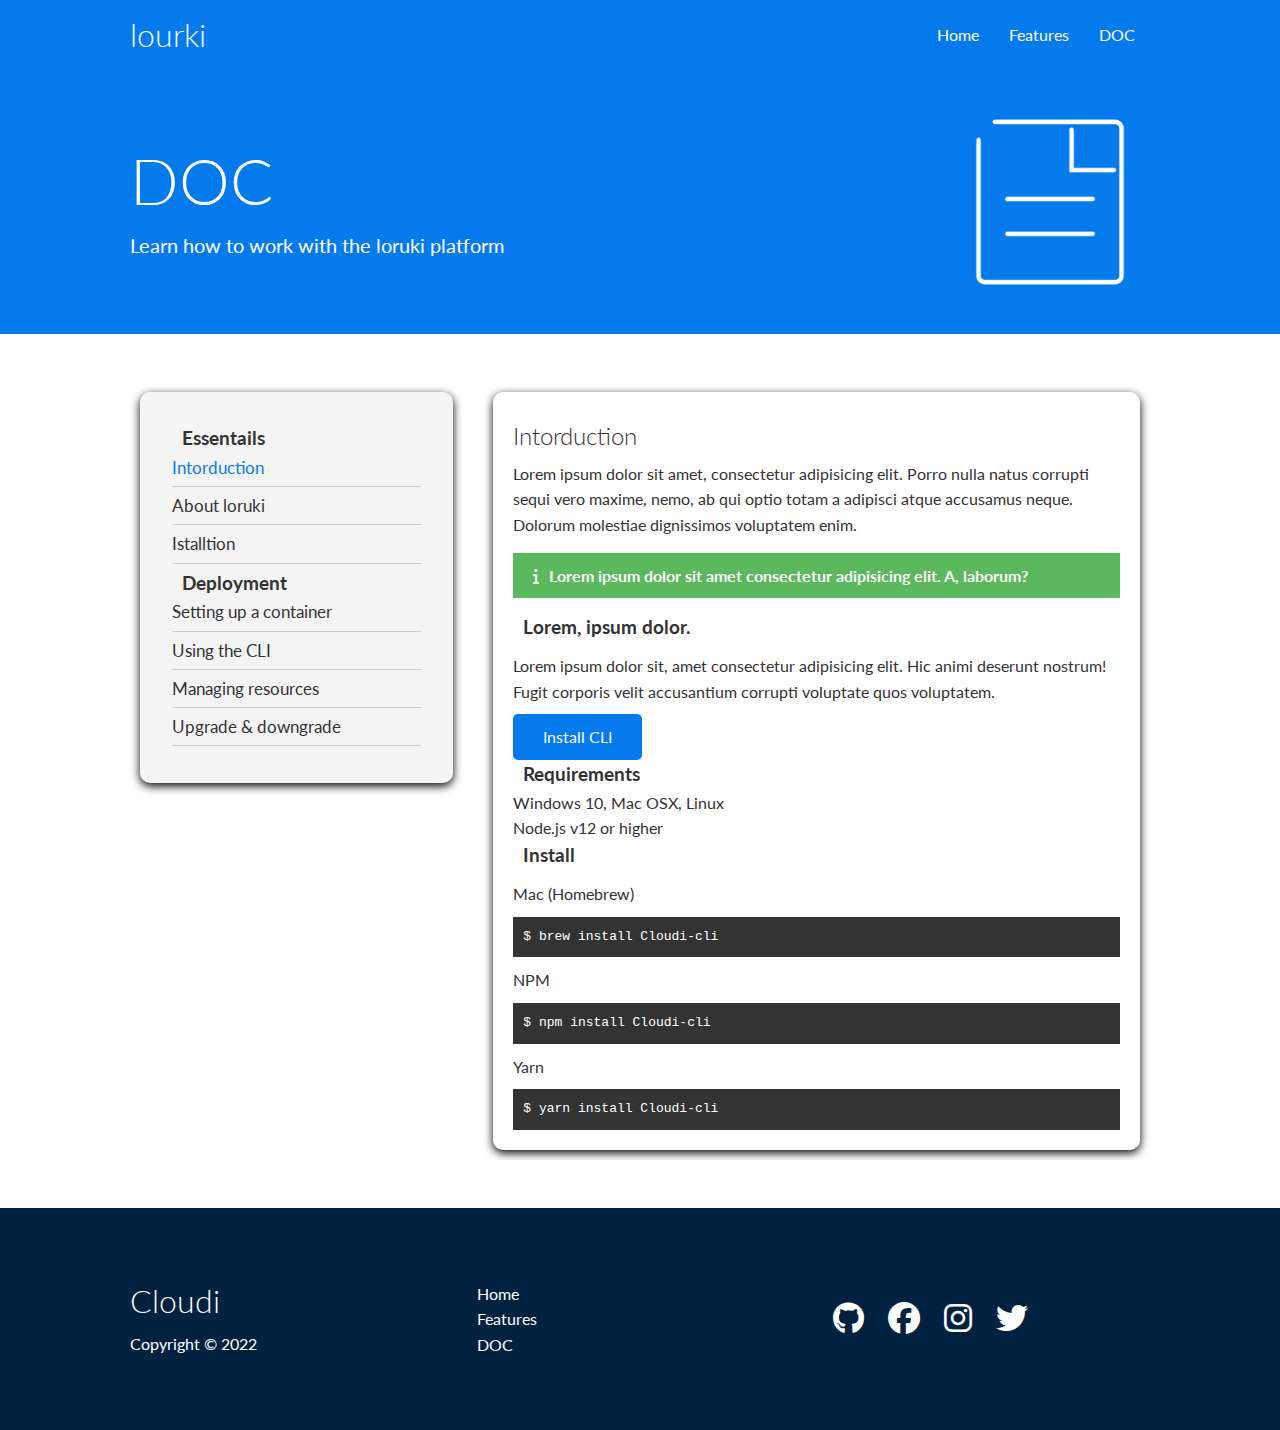
==== docs.html @ d1742678 "Initial commit" ====
<!DOCTYPE html>
<html lang="en">
<head>
    <meta charset="UTF-8">
    <meta http-equiv="X-UA-Compatible" content="IE=edge">
    <meta name="viewport" content="width=device-width, initial-scale=1.0">
    <title>Cloudi |  Cloud Hosting For everyone</title>
    <link rel="stylesheet" href="style.css">
    <link rel="stylesheet" href="https://cdnjs.cloudflare.com/ajax/libs/font-awesome/6.2.0/css/all.min.css">
</head>
<body>
     <!-- navbar -->
     <div class="navbar">
        <div class="container flex">
            <h1 class="logo"> lourki</h1>
            <nav>
                <ul>
                    <li><a href="index.html">Home</a></li>
                    <li><a href="features.html">Features</a></li>
                    <li><a href="docs.html">DOC</a></li>
                </ul>
            </nav>
        </div>
    </div>

    <section class="docs-head bg-primary py-3">
        <div class="container grid ">
            <div>
                <h1 class="xl">DOC</h1>
                <p class="lead">
                    Learn how to work with the loruki platform
                </p>
            </div>
            <img src="img/docs.png" alt="">
        </div>
    </section>

    <!-- docs main -->
    <section class="docs-main my-4">
        <div class="container grid">
            <div class="card bg-light p-3">
                <h3 class="my-2">Essentails</h3>
                <nav>
                    <ul>
                        <li><a class="text-primary" href="#">Intorduction</a></li>
                        <li><a href="#">About loruki</a></li>
                        <li><a href="#">Istalltion</a></li>
                    
                    </ul>
                </nav>

                <h3 class="my-2">Deployment</h3>
                <nav>
                    <ul>
                        <li><a href="#">Setting up a container</a></li>
							<li><a href="#">Using the CLI</a></li>
							<li><a href="#">Managing resources</a></li>
							<li><a href="#">Upgrade & downgrade</a></li>
                    </ul>
                </nav>
            </div>
            <div class="card">
                <h2>Intorduction</h2>
                <p>Lorem ipsum dolor sit amet, consectetur adipisicing elit. Porro nulla natus corrupti sequi vero maxime, nemo, ab qui optio totam a adipisci atque accusamus neque. Dolorum molestiae dignissimos voluptatem enim.</p>
            <div class="alert alert-success">
                <i class="fas fa-info"></i>Lorem ipsum dolor sit amet consectetur adipisicing elit. A, laborum?
            </div>
            <h3>Lorem, ipsum dolor.</h3>
            <p>Lorem ipsum dolor sit, amet consectetur adipisicing elit. Hic animi deserunt nostrum! Fugit corporis velit accusantium corrupti voluptate quos voluptatem.</p>
            <a href="#" class="btn btn-primary">Install CLI</a>
            <h3>Requirements </h3>
            <ul>
                <li>Windows 10, Mac OSX, Linux</li>
                <li>Node.js v12 or higher </li>
            </ul>
            <h3>Install</h3>
            <p>Mac (Homebrew)</p>
            <pre><code>$ brew install Cloudi-cli</code></pre>
            <p>NPM</p>
            <pre><code>$ npm install Cloudi-cli</code></pre>
            <p>Yarn</p>
            <pre><code>$ yarn install Cloudi-cli</code></pre>
        </div>
        </div>
    </section>
        <!-- Footer -->
        <footer class="footer bg-dark py-5">
            <div class="container grid grid-3">
                <div>
                    <h1>Cloudi</h1>
                    <p>Copyright &copy; 2022</p>
                </div>
                <nav>
                    <ul>
                        <li><a href="index.html">Home</a></li>
                        <li><a href="features.html">Features</a></li>
                        <li><a href="docs.html">DOC</a></li>
                    </ul>
                </nav>
                
                
                <div class="social">
                    <a href="#"><i class="fab fa-github fa-2x"></i></a>
                    <a href="#"><i class="fab fa-facebook fa-2x"></i></a>
                    <a href="#"><i class="fab fa-instagram fa-2x"></i></a>
                    <a href="#"><i class="fab fa-twitter fa-2x"></i></a>
                </div>
            </div>
        </footer>
</body>
</html>
---- style.css ----
@import url('https://fonts.googleapis.com/css2?family=Lato:wght@300&display=swap');

:root{
 --primary-color: #047aed;
 --secondary-color: #1c3fa8;
 --dark-color: #002240;
 --light-color: #f4f4f4;
--success-color:#5cb85c;
--error-color:#d9534f;



}
*{
    box-sizing: border-box;
    padding: 0;
    margin: 0;
}
body{
    font-family: 'Lato', sans-serif;
    color: #333;
    line-height: 1.6;

}
ul{
    list-style-type: none;
}
a{
    text-decoration: none;
    color: #333;
}
h1,h2{
    font-weight: 300;
    line-height: 1.2;
    margin: 10px 0;
}
p{
    margin: 10px 0;
    
}
img{
    width: 100%;
}
/* navbar */
.navbar{
    background-color: var(--primary-color);
    color: #fff;
    height: 70px;

}
.navbar ul{
    display: flex;

}
.navbar a{
    color: #fff;
    padding: 10px;
    margin: 0 5px;
}
.navbar a:hover{
    border-bottom: 2px #fff solid;
}
.navbar .flex{
    justify-content: space-between;
}
/* showcase */
.showcase{
    height: 400px;
    background-color: var(--primary-color);
    color: #fff;
    position: relative;
}
.showcase h1{
    font-size: 40px;
}
.showcase p{
    margin: 20px 0;
}
 .showcase .grid{
    overflow: visible;
    grid-template-columns: 55% 45%;
    gap: 30px;

}
.showcase-text{
    animation: slideInFromLeft 1s ease-in;
}
.showcase-form{
    position: relative;
    top: 60px;
    height: 350px;
    width: 0 40px;
    padding: 40px;
    z-index: 100;
    /* justify-self: flex-end; */
    animation: slideInFromRight 1s ease-in;

}
.showcase-form .form-control{
    margin: 30px 0;
}
.showcase-form input[type=text], .showcase-form input[type=email]{
border: 0;
border-bottom: 1px solid #d4decb;
width: 100%;
padding: 3px;
font-size: 16px;

}
.showcase input:focus{
    outline: none;
}
.showcase::before, .showcase::after{
content: '';
position: absolute;
height: 100px;
bottom: -70px;
right: 0;
left: 0;
background: #fff;
-webkit-transform: skewY(-3deg);
-moz-transform: skewY(-3deg);
-ms-transform: skewY(-3deg);
}
/* stats */
.stats{
    padding: 100px;
    animation: slideInFromBottom 1s ease-in;

}

.stats-heading{
max-width: 500px;
margin: auto;
}

.stats .grid h3{
    font-size: 35px;
}
.stats .grid p{
    font-size: 20px;
    font-weight: bold;
}

/* utilities */
.container{
    max-width: 1100px;
    margin: 0 auto;
    overflow: auto;
    padding: 0 40px;
}
.card{
    background-color: #fff;
    color: #333;
    border-radius: 10px;
    box-shadow: 0 3px 10px rgb(0, 0, 0.2);
    padding: 20px;
    margin: 10px;
}
.btn{
    display: inline-block;
    padding: 10px 30px;
    cursor: pointer;
    background: var(--primary-color);
    color: #fff;
    border: none;
    border-radius: 5px;
}
.btn-outline{
    background-color: transparent;
    border: 1px solid #fff;
}
.btn:hover{
    transform: scale(0.98);
}
 /* background &  color buttons*/
 .bg-primary, .btn-primary{
    background-color: var(--primary-color);
    color: #fff
    ;
    }
    .bg-secondary, .btn-secondary{
        background-color: var(--secondary-color);
        color: #fff
        ;
        }
        .bg-dark, .btn-dark{
            background-color: var(--dark-color);
            color: #fff
            ;
            }
            .bg-light, .btn-light{
                background-color: var(--light-color);
                color: #333
                ;
                } 
                .bg-primary a,
.btn-primary a,
.bg-secondary a,
.btn-secondary a,
.bg-dark a,
.btn-dark a {
  color: #fff;
}
/* text colors */
.text-primary{
    color: var(--primary-color);
    
    ;
    }
    .text-secondary{
       color: var(--secondary-color);
      
        ;
        }
        .text-dark{
           color: var(--dark-color);
          
            }
            .text-light{
              color: var(--light-color);
               
                } 


    /* text sizes             */
    .lead{
        font-size: 20px;
    }
    .sm{
        font-size: 1rem;
    }
    .md{
        font-size: 2rem;
    }
    .lg{
        font-size: 3rem;
    }
    .xl{
        font-size: 4rem;
    }
.text-center{
    text-align: center;
}

/* alert */
.alert {
    background-color: var(--light-color);
    padding: 10px 20px;
    font-weight: bold;
    margin: 15px 0;
}
.alert i {
    margin-right: 10px;
}
.alert-success{
background-color: var(--success-color);
color: #fff;
}
.alert-error{
    background-color: var(--error-color);
    color: #fff;
}


.flex{
    display: flex;
    justify-content: center;
    align-items: center;
    height: 100%;
}
 .grid{
    display: grid;
    grid-template-columns: repeat(2 ,1fr);
    gap: 20px;
    justify-content: center;
    align-items: center;
    height: 100%;
 }
 .grid-3{
    grid-template-columns: repeat(3, 1fr);
 }

 /* margin */
 .my-1{
    margin: 1rem 0;
 }
.my-2{
    margin: 1.5rem 0;

}
.my-3{
    margin: 2rem 0;

}
.my-4{
    margin: 3rem 0;

}
.my-5{
    margin: 4rem 0;

}
.m-1{
    margin: 1rem ;
 }
.m-2{
    margin: 1.5rem ;

}
.m-3{
    margin: 2rem ;

}
.m-4{
    margin: 3rem ;

}
.m-5{
    margin: 4rem ;

}
 /* padding */
 .py-1{
    padding: 1rem 0;
 }
.py-2{
    padding: 1.5rem 0;

}
.py-3{
    padding: 2rem 0;

}
.py-4{
    padding: 3rem 0;

}
.py-5{
    padding: 4rem 0;

}
.p-1{
    padding: 1rem ;
 }
.p-2{
    padding: 1.5rem ;

}
.p-3{
    padding: 2rem ;

}
.p-4{
    padding: 3rem ;

}
.p-5{
    padding: 4rem ;

}

/* Cli */
.cli .grid{
    grid-template-columns: repeat(3, 1fr);
    grid-template-rows: repeat(2, 1fr);
}
.cli .grid > *:first-child{
    grid-column: 1 / span 2;
    grid-row:  1 / span 2;
}

/* cloud */
.cloud .grid{
    grid-template-columns: 4fr 3fr;
}
/* languages */
.languages .flex{
    flex-wrap: wrap;
}

.languages .card{
text-align: center;
margin: 18px 10px 40px;
transition: transform 0.2s ease-in;
}
.languages .card h4 {

    font-size: 20px;
    margin-bottom: 10px;
}
.languages .card:hover{
    transform: translateY(-15px);
}
/* features */
.features-head img {
    width: 200px;
    justify-self: flex-end;
}
.features-sub-head img {
    width: 300px;
    justify-self: flex-end;
}

.features-main .card > i{
    margin-right: 20px;

}

.features-main .grid{
    padding: 30px;

}
.features-main .grid > *:first-child{
    grid-column: 1 / span 3;
    
}
.features-main .grid > *:nth-child(2){
    grid-column: 1 / span 2;
    
}
/* docs */
.docs-head img {
    width: 200px;
    justify-self: flex-end;
}
.docs-main h3{
    margin: 0 10px;
}
.docs-main .grid{
    grid-template-columns: 1fr 2fr;
    align-items: flex-start;
}
.docs-main nav li{
    font-size: 17px;
    padding-bottom: 5px;
    margin-bottom: 5px;
    border-bottom: 1px #ccc solid;
}
.docs-main a:hover{
    font-weight: bold;
}

.code, pre{
    background-color: #333;
    color: #fff;
    padding: 10px;
}
.hidden {
    visibility: hidden;
    height: 0;
  }

/* footer */
 .footer .social a{
    margin: 0 10px;
 }
/* animations */
@keyframes slideInFromLeft{
    0% {
        transform: translateX(-100%);
    }
    100%{
        transform: translateX(0);
    }
    
}
@keyframes slideInFromRight{
    0% {
        transform: translateX(100%);
    }
    100%{
        transform: translateX(0);
    }
    
}
@keyframes slideInFromTop{
    0% {
        transform: translateY(-100%);
    }
    100%{
        transform: translateY(0);
    }
    
}
@keyframes slideInFromBottom{
    0% {
        transform: translateY(100%);
    }
    100%{
        transform: translateY(0);
    }
    
}

  /* tablets & under */
@media(max-width: 768px){
    .grid, .showcase .grid, .stats .grid, .cli .grid, .cloud.grid,.features-main .grid, .docs-main .grid {
        grid-template-columns: 1fr;
        grid-template-rows: 1fr;
    }
    .showcase{
        height: auto;
    }
    .showcase-text{
        text-align: center;
        margin-top: 40px;
        animation: slideInFromTop 1s ease-in;

    }
    .showcase-form{
        justify-self: center;
        margin: auto;
        animation: slideInFromBottom 1s ease-in;
    }
    .cli .grid > *:first-child{
        grid-column: 1 ;
        grid-row:  1 ;
    }
    .features-head, .features-sub-head, .docs-head{
        text-align: center;
    }
    .features-head img, .features-sub-head img, .docs-head img{
        text-align: center;
        justify-self: center;
    }
    .features-main .grid > *:first-child, 
    .features-main .grid > *:nth-child(2){
        grid-column: 1;
    }

}
  /* mobile */
  @media(max-width: 500px){
    .navbar{
        height: 110px;
    }

.navbar .flex{
    flex-direction: column;
}
.navbar ul{
    padding: 10px;
    background-color: rgba(0, 0, 0, 0.1);
}

  }
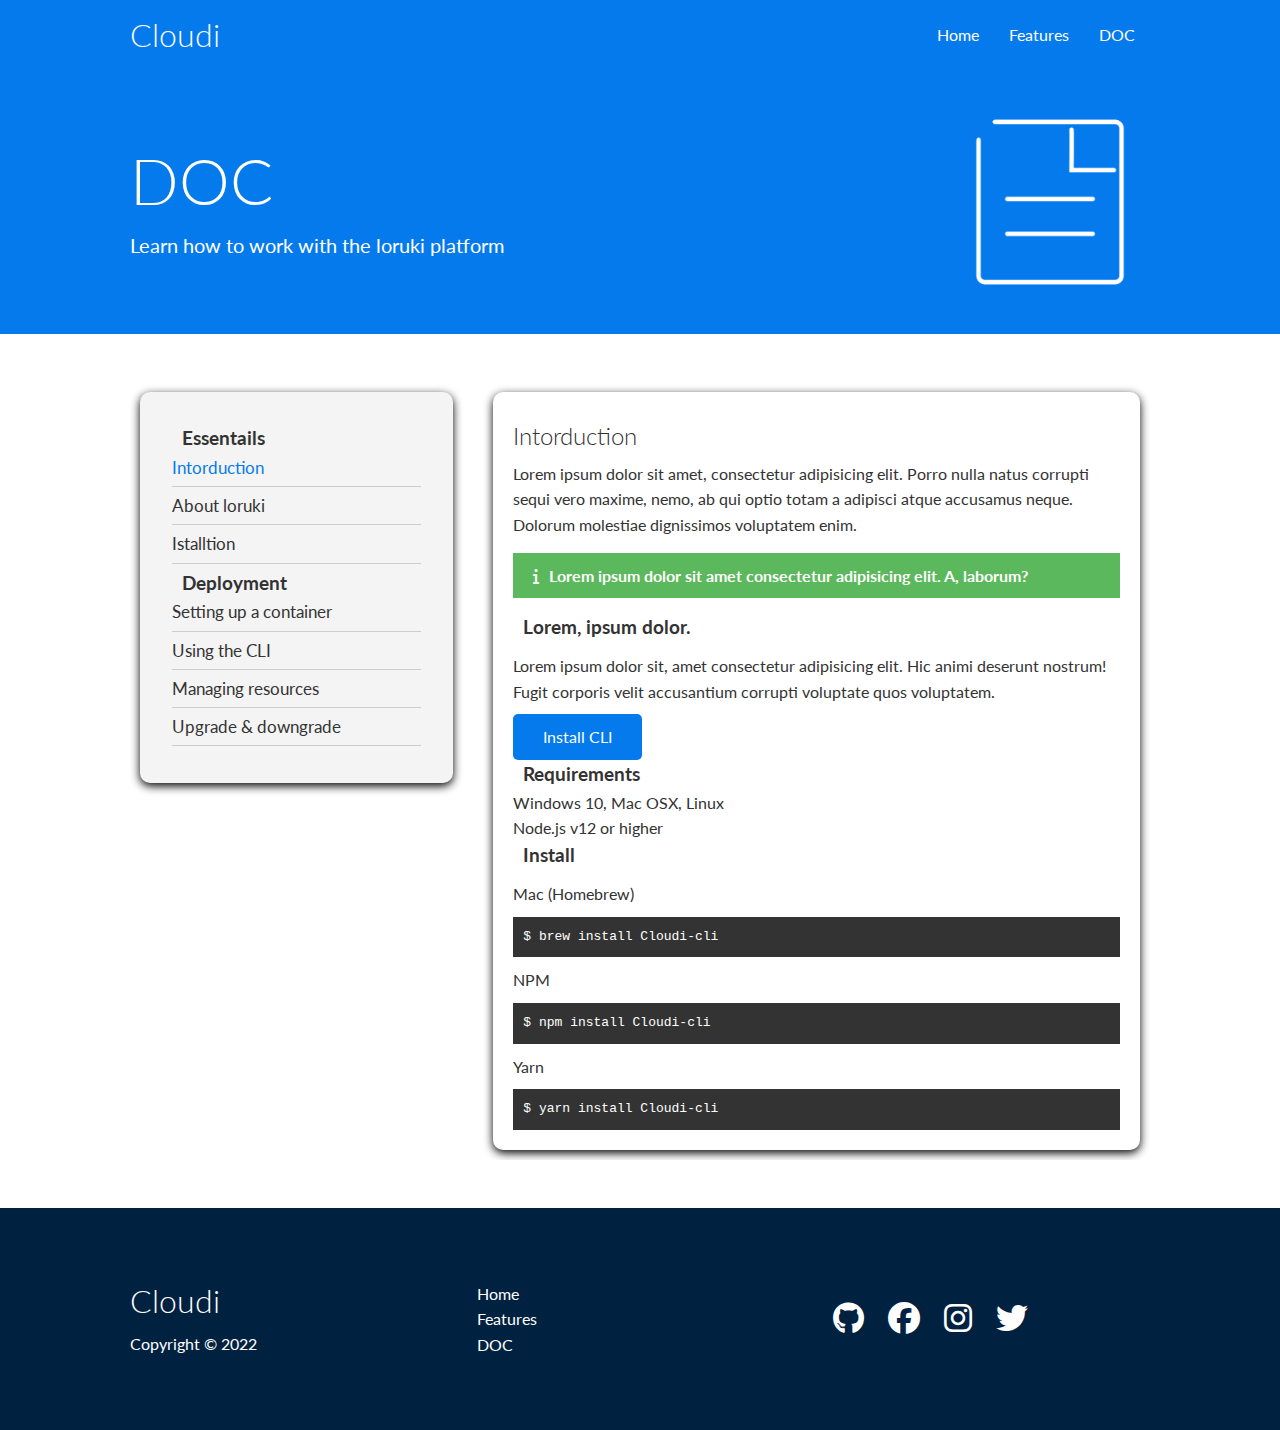
==== commit be91994f: "upadet docs" ====
--- a/docs.html
+++ b/docs.html
@@ -12,7 +12,7 @@
      <!-- navbar -->
      <div class="navbar">
         <div class="container flex">
-            <h1 class="logo"> lourki</h1>
+            <h1 class="logo"> Cloudi </h1>
             <nav>
                 <ul>
                     <li><a href="index.html">Home</a></li>
